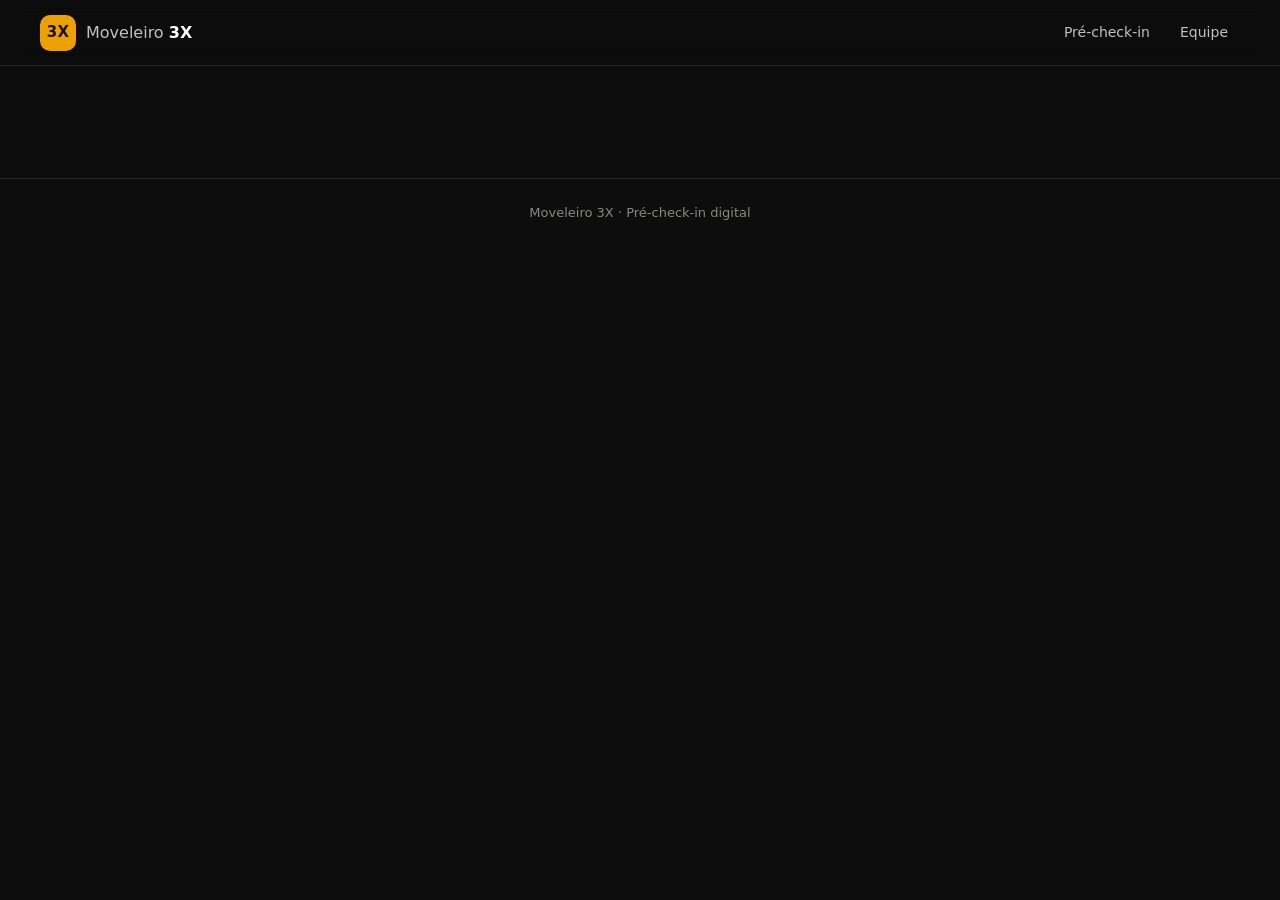
==== index.html @ 18a01227 "Add files via upload" ====
<!DOCTYPE html>
<html lang="pt-BR">
<head>
  <meta charset="UTF-8">
  <meta name="viewport" content="width=device-width, initial-scale=1.0, viewport-fit=cover">
  <meta name="theme-color" content="#0d0d0d">
  <meta name="description" content="Pré-check-in do evento Moveleiro 3X. Cadastre-se e receba seu QR Code de acesso.">
  <title>Moveleiro 3X · Pré-check-in</title>
  <link rel="manifest" href="manifest.webmanifest">
  <link rel="icon" href="data:image/svg+xml,%3Csvg xmlns='http://www.w3.org/2000/svg' viewBox='0 0 64 64'%3E%3Crect width='64' height='64' rx='14' fill='%230d0d0d'/%3E%3Ctext x='32' y='42' font-family='system-ui,sans-serif' font-size='26' font-weight='700' fill='%23eda100' text-anchor='middle'%3E3X%3C/text%3E%3C/svg%3E">
  <link rel="stylesheet" href="styles.css">
</head>
<body>

  <header class="topbar">
    <a href="#/" class="brand" aria-label="Moveleiro 3X — início">
      <span class="brand-mark">3X</span>
      <span class="brand-name">Moveleiro <strong>3X</strong></span>
    </a>
    <nav class="topnav">
      <a href="#/cadastro" class="topnav-link">Pré-check-in</a>
      <a href="#/equipe" class="topnav-link">Equipe</a>
    </nav>
  </header>

  <main id="app">

    <!-- ============ HOME ============ -->
    <section id="view-home" class="view" hidden>
      <div class="hero">
        <p class="hero-kicker">Evento do setor moveleiro</p>
        <h1 class="hero-title">Moveleiro <span class="accent">3X</span></h1>
        <p class="hero-sub" id="home-event-info">Data e local em breve</p>
        <p class="hero-desc">
          Garanta sua entrada rápida no evento: faça o pré-check-in agora,
          receba seu QR Code e apresente na portaria. Sem fila, sem papel.
        </p>
        <div class="hero-actions">
          <a href="#/cadastro" class="btn btn-primary btn-lg">Fazer pré-check-in</a>
          <a href="#/meus-ingressos" class="btn btn-ghost btn-lg" id="btn-my-tickets" hidden>Meus ingressos</a>
        </div>
      </div>

      <div class="features">
        <div class="feature">
          <div class="feature-icon" aria-hidden="true">⚡</div>
          <h3>Entrada expressa</h3>
          <p>Seu QR Code é lido na portaria em segundos. Nada de preencher ficha na hora.</p>
        </div>
        <div class="feature">
          <div class="feature-icon" aria-hidden="true">📱</div>
          <h3>Ingresso no celular</h3>
          <p>O ingresso fica salvo neste aparelho e pode ser baixado como imagem.</p>
        </div>
        <div class="feature">
          <div class="feature-icon" aria-hidden="true">👥</div>
          <h3>Cadastre sua equipe</h3>
          <p>Você pode fazer o pré-check-in de colegas e gerar um QR Code para cada um.</p>
        </div>
      </div>
    </section>

    <!-- ============ CADASTRO ============ -->
    <section id="view-cadastro" class="view" hidden>
      <div class="panel panel-narrow">
        <h2 class="panel-title">Pré-check-in</h2>
        <p class="panel-sub">Preencha seus dados para gerar o QR Code de acesso ao Moveleiro 3X.</p>

        <form id="form-cadastro" novalidate>
          <div class="field">
            <label for="f-nome">Nome completo <span class="req">*</span></label>
            <input id="f-nome" name="nome" type="text" autocomplete="name" required maxlength="80" placeholder="Ex.: Ana Laura Souza">
            <p class="field-error" data-error-for="f-nome" hidden>Informe seu nome completo.</p>
          </div>

          <div class="field">
            <label for="f-email">E-mail <span class="req">*</span></label>
            <input id="f-email" name="email" type="email" autocomplete="email" required maxlength="120" placeholder="voce@empresa.com.br">
            <p class="field-error" data-error-for="f-email" hidden>Informe um e-mail válido.</p>
          </div>

          <div class="field">
            <label for="f-tel">Telefone / WhatsApp <span class="req">*</span></label>
            <input id="f-tel" name="tel" type="tel" autocomplete="tel" inputmode="tel" required maxlength="16" placeholder="(00) 00000-0000">
            <p class="field-error" data-error-for="f-tel" hidden>Informe um telefone com DDD.</p>
          </div>

          <div class="field-row">
            <div class="field">
              <label for="f-empresa">Empresa</label>
              <input id="f-empresa" name="empresa" type="text" autocomplete="organization" maxlength="80" placeholder="Nome da empresa">
            </div>
            <div class="field">
              <label for="f-cargo">Cargo / função</label>
              <input id="f-cargo" name="cargo" type="text" autocomplete="organization-title" maxlength="60" placeholder="Ex.: Comprador(a)">
            </div>
          </div>

          <div class="field-row">
            <div class="field">
              <label for="f-cidade">Cidade / UF</label>
              <input id="f-cidade" name="cidade" type="text" maxlength="60" placeholder="Ex.: Arapongas / PR">
            </div>
            <div class="field">
              <label for="f-fonte">Como soube do evento?</label>
              <select id="f-fonte" name="fonte">
                <option value="">Selecione…</option>
                <option>Instagram</option>
                <option>WhatsApp</option>
                <option>Indicação de amigo</option>
                <option>Convite da organização</option>
                <option>Rádio / TV</option>
                <option>Outro</option>
              </select>
            </div>
          </div>

          <label class="check">
            <input id="f-lgpd" type="checkbox" required>
            <span>Autorizo o uso dos meus dados para credenciamento e comunicação sobre o
            Moveleiro 3X, conforme a LGPD. <span class="req">*</span></span>
          </label>
          <p class="field-error" data-error-for="f-lgpd" hidden>É preciso autorizar o uso dos dados para gerar o ingresso.</p>

          <button type="submit" class="btn btn-primary btn-lg btn-block">Gerar meu QR Code</button>
        </form>
      </div>
    </section>

    <!-- ============ INGRESSO ============ -->
    <section id="view-ingresso" class="view" hidden>
      <div class="panel panel-narrow">
        <div class="success-head" id="ingresso-success" hidden>
          <div class="success-check" aria-hidden="true">✓</div>
          <h2>Pré-check-in confirmado!</h2>
        </div>

        <div class="ticket" id="ticket-card">
          <div class="ticket-head">
            <span class="ticket-brand">MOVELEIRO 3X</span>
            <span class="ticket-tag">PRÉ-CHECK-IN</span>
          </div>
          <p class="ticket-event" id="ticket-event"></p>
          <div class="ticket-qr" id="ticket-qr" aria-label="QR Code do ingresso"></div>
          <p class="ticket-id" id="ticket-id">—</p>
          <div class="ticket-body">
            <p class="ticket-name" id="ticket-name">—</p>
            <p class="ticket-meta" id="ticket-meta">—</p>
          </div>
          <p class="ticket-note">Apresente este QR Code na entrada do evento.</p>
        </div>

        <div class="ticket-actions">
          <button class="btn btn-primary" id="btn-download-ticket">Baixar ingresso (PNG)</button>
          <button class="btn btn-ghost" id="btn-share-ticket">Compartilhar</button>
        </div>
        <div class="ticket-actions">
          <a class="btn btn-ghost" href="#/cadastro">Cadastrar outra pessoa</a>
          <a class="btn btn-ghost" href="#/meus-ingressos">Meus ingressos</a>
        </div>
      </div>
    </section>

    <!-- ============ MEUS INGRESSOS ============ -->
    <section id="view-meus-ingressos" class="view" hidden>
      <div class="panel panel-narrow">
        <h2 class="panel-title">Meus ingressos</h2>
        <p class="panel-sub">Ingressos gerados neste aparelho.</p>
        <div id="my-tickets-list" class="rows"></div>
        <a href="#/cadastro" class="btn btn-primary btn-block" style="margin-top:16px">Novo pré-check-in</a>
      </div>
    </section>

    <!-- ============ EQUIPE: PIN ============ -->
    <section id="view-pin" class="view" hidden>
      <div class="panel panel-narrow panel-center">
        <h2 class="panel-title">Área da equipe</h2>
        <p class="panel-sub">Digite o código de acesso da organização.</p>
        <form id="form-pin">
          <input id="f-pin" type="password" inputmode="text" autocomplete="off" class="pin-input" placeholder="Código de acesso">
          <p class="field-error" id="pin-error" hidden>Código incorreto.</p>
          <button type="submit" class="btn btn-primary btn-block">Entrar</button>
        </form>
      </div>
    </section>

    <!-- ============ EQUIPE: PAINEL ============ -->
    <section id="view-equipe" class="view" hidden>
      <div class="staff-head">
        <h2 class="panel-title">Portaria · Moveleiro 3X</h2>
        <div class="tabs" role="tablist">
          <button class="tab is-active" data-tab="scanner" role="tab">Leitor QR</button>
          <button class="tab" data-tab="lista" role="tab">Check-ins</button>
          <button class="tab" data-tab="stats" role="tab">Painel</button>
        </div>
      </div>

      <!-- Scanner -->
      <div class="tabpane" id="pane-scanner">
        <div class="scanner-wrap">
          <div id="qr-reader"></div>
          <div class="scanner-controls">
            <button class="btn btn-primary" id="btn-start-scan">Ligar câmera</button>
            <button class="btn btn-ghost" id="btn-stop-scan" hidden>Desligar câmera</button>
            <label class="btn btn-ghost btn-file">
              Ler QR de uma foto
              <input type="file" id="file-scan" accept="image/*" hidden>
            </label>
          </div>
          <p class="scanner-hint">Aponte a câmera para o QR Code do participante.</p>
        </div>

        <div class="scan-result" id="scan-result" hidden>
          <div class="scan-result-status" id="scan-result-status"></div>
          <div class="scan-result-body" id="scan-result-body"></div>
          <div class="scan-result-actions" id="scan-result-actions"></div>
        </div>
      </div>

      <!-- Lista -->
      <div class="tabpane" id="pane-lista" hidden>
        <div class="list-tools">
          <input type="search" id="list-search" placeholder="Buscar por nome, empresa ou código…" class="search-input">
          <button class="btn btn-ghost" id="btn-manual-add">＋ Check-in manual</button>
          <button class="btn btn-ghost" id="btn-export-csv">Exportar CSV</button>
        </div>

        <form id="form-manual" class="manual-form" hidden>
          <h3>Check-in manual (portaria)</h3>
          <div class="field-row">
            <div class="field">
              <label for="m-nome">Nome completo <span class="req">*</span></label>
              <input id="m-nome" type="text" required maxlength="80">
            </div>
            <div class="field">
              <label for="m-empresa">Empresa</label>
              <input id="m-empresa" type="text" maxlength="80">
            </div>
          </div>
          <div class="field-row">
            <div class="field">
              <label for="m-tel">Telefone</label>
              <input id="m-tel" type="tel" inputmode="tel" maxlength="16">
            </div>
            <div class="field">
              <label for="m-email">E-mail</label>
              <input id="m-email" type="email" maxlength="120">
            </div>
          </div>
          <div class="ticket-actions">
            <button type="submit" class="btn btn-primary">Confirmar check-in</button>
            <button type="button" class="btn btn-ghost" id="btn-manual-cancel">Cancelar</button>
          </div>
        </form>

        <div id="checkin-list" class="rows"></div>
        <p class="empty-note" id="list-empty" hidden>Nenhum check-in registrado neste aparelho ainda.</p>
      </div>

      <!-- Stats -->
      <div class="tabpane" id="pane-stats" hidden>
        <div class="tiles" id="stat-tiles"></div>

        <div class="viz-card">
          <h3 class="viz-title">Meta de público</h3>
          <div class="meter-labels">
            <span id="meter-value" class="meter-value">0 / 0</span>
            <span id="meter-pct" class="meter-pct">0%</span>
          </div>
          <div class="meter" role="img" aria-label="Progresso da meta de check-ins">
            <div class="meter-fill" id="meter-fill" style="width:0%"></div>
          </div>
        </div>

        <div class="viz-card">
          <h3 class="viz-title">Check-ins por hora</h3>
          <div class="hourly" id="hourly-chart"></div>
          <p class="empty-note" id="hourly-empty" hidden>Os check-ins de hoje aparecerão aqui por horário.</p>
        </div>
      </div>
    </section>

  </main>

  <footer class="footer">
    <p>Moveleiro 3X · Pré-check-in digital</p>
  </footer>

  <div id="toast" class="toast" hidden></div>
  <div id="chart-tooltip" class="chart-tooltip" hidden></div>

  <script src="assets/qrcode.js"></script>
  <script src="assets/html5-qrcode.min.js"></script>
  <script src="app.js"></script>
</body>
</html>
---- styles.css ----
/* ================= Tokens ================= */
:root {
  --bg: #0d0d0d;            /* page plane */
  --surface: #1a1a19;       /* cards / chart surface */
  --surface-2: #232320;
  --ink: #ffffff;
  --ink-2: #c3c2b7;
  --muted: #898781;
  --grid: #2c2c2a;
  --border: rgba(255, 255, 255, 0.10);

  --accent: #eda100;        /* brand amber (UI) */
  --accent-strong: #c98500; /* amber validated >=3:1 on dark surface (data marks) */
  --accent-track: #453200;  /* darker step of the amber ramp (meter track) */
  --accent-ink: #1a1300;    /* text on amber */

  --good: #0ca30c;
  --warn: #fab219;
  --crit: #d03b3b;

  --radius: 14px;
  --font: system-ui, -apple-system, "Segoe UI", sans-serif;
}

* { box-sizing: border-box; }

[hidden] { display: none !important; }

html, body {
  margin: 0;
  padding: 0;
  background: var(--bg);
  color: var(--ink);
  font-family: var(--font);
  line-height: 1.5;
}

a { color: inherit; }

/* ================= Topbar ================= */
.topbar {
  display: flex;
  align-items: center;
  justify-content: space-between;
  padding: 14px clamp(16px, 4vw, 40px);
  border-bottom: 1px solid var(--border);
  position: sticky;
  top: 0;
  background: rgba(13, 13, 13, 0.92);
  backdrop-filter: blur(8px);
  z-index: 10;
}

.brand {
  display: flex;
  align-items: center;
  gap: 10px;
  text-decoration: none;
}

.brand-mark {
  display: grid;
  place-items: center;
  width: 36px;
  height: 36px;
  border-radius: 10px;
  background: var(--accent);
  color: var(--accent-ink);
  font-weight: 800;
  font-size: 15px;
  letter-spacing: 0.02em;
}

.brand-name {
  font-size: 16px;
  color: var(--ink-2);
}
.brand-name strong { color: var(--ink); }

.topnav { display: flex; gap: 6px; }

.topnav-link {
  text-decoration: none;
  color: var(--ink-2);
  font-size: 14px;
  padding: 8px 12px;
  border-radius: 8px;
}
.topnav-link:hover { background: var(--surface-2); color: var(--ink); }

/* ================= Layout ================= */
#app {
  max-width: 960px;
  margin: 0 auto;
  padding: clamp(20px, 5vw, 48px) clamp(16px, 4vw, 40px) 64px;
}

.view[hidden] { display: none; }

.footer {
  text-align: center;
  color: var(--muted);
  font-size: 13px;
  padding: 24px 16px 40px;
  border-top: 1px solid var(--border);
}
.footer p { margin: 0; }

/* ================= Home ================= */
.hero { text-align: center; padding: clamp(16px, 5vw, 48px) 0 8px; }

.hero-kicker {
  color: var(--accent);
  font-size: 13px;
  font-weight: 600;
  text-transform: uppercase;
  letter-spacing: 0.14em;
  margin: 0 0 8px;
}

.hero-title {
  font-size: clamp(40px, 9vw, 72px);
  font-weight: 800;
  margin: 0;
  letter-spacing: -0.02em;
}
.hero-title .accent { color: var(--accent); }

.hero-sub { color: var(--ink-2); font-size: 16px; margin: 10px 0 0; }

.hero-desc {
  color: var(--ink-2);
  max-width: 520px;
  margin: 18px auto 0;
  font-size: 16px;
}

.hero-actions {
  display: flex;
  gap: 12px;
  justify-content: center;
  flex-wrap: wrap;
  margin-top: 28px;
}

.features {
  display: grid;
  grid-template-columns: repeat(auto-fit, minmax(240px, 1fr));
  gap: 14px;
  margin-top: 48px;
}

.feature {
  background: var(--surface);
  border: 1px solid var(--border);
  border-radius: var(--radius);
  padding: 20px;
}
.feature-icon { font-size: 24px; }
.feature h3 { margin: 10px 0 6px; font-size: 16px; }
.feature p { margin: 0; color: var(--ink-2); font-size: 14px; }

/* ================= Panels & forms ================= */
.panel {
  background: var(--surface);
  border: 1px solid var(--border);
  border-radius: var(--radius);
  padding: clamp(20px, 4vw, 32px);
}
.panel-narrow { max-width: 560px; margin: 0 auto; }
.panel-center { text-align: center; }

.panel-title { margin: 0 0 4px; font-size: 24px; }
.panel-sub { margin: 0 0 22px; color: var(--ink-2); font-size: 14px; }

.field { margin-bottom: 16px; flex: 1; min-width: 0; }
.field-row { display: flex; gap: 12px; flex-wrap: wrap; }

.field label {
  display: block;
  font-size: 13px;
  font-weight: 600;
  color: var(--ink-2);
  margin-bottom: 6px;
}

.req { color: var(--accent); }

input[type="text"], input[type="email"], input[type="tel"],
input[type="search"], input[type="password"], select {
  width: 100%;
  padding: 12px 14px;
  border-radius: 10px;
  border: 1px solid var(--border);
  background: var(--surface-2);
  color: var(--ink);
  font: inherit;
  font-size: 15px;
}
input:focus, select:focus {
  outline: 2px solid var(--accent);
  outline-offset: 1px;
  border-color: transparent;
}
input.invalid { border-color: var(--crit); }

.field-error { color: #e66767; font-size: 13px; margin: 6px 0 0; }

.check {
  display: flex;
  gap: 10px;
  align-items: flex-start;
  font-size: 13px;
  color: var(--ink-2);
  margin: 4px 0 20px;
  cursor: pointer;
}
.check input { margin-top: 3px; accent-color: var(--accent); }

/* ================= Buttons ================= */
.btn {
  display: inline-flex;
  align-items: center;
  justify-content: center;
  gap: 8px;
  padding: 11px 20px;
  border-radius: 10px;
  border: 1px solid transparent;
  font: inherit;
  font-size: 15px;
  font-weight: 600;
  cursor: pointer;
  text-decoration: none;
  transition: transform 0.06s ease, background 0.15s ease;
}
.btn:active { transform: scale(0.98); }

.btn-primary { background: var(--accent); color: var(--accent-ink); }
.btn-primary:hover { background: #ffb61c; }

.btn-ghost {
  background: transparent;
  color: var(--ink);
  border-color: var(--border);
}
.btn-ghost:hover { background: var(--surface-2); }

.btn-lg { padding: 14px 26px; font-size: 16px; }
.btn-block { width: 100%; }
.btn-file { position: relative; overflow: hidden; }

/* ================= Ticket ================= */
.success-head { text-align: center; margin-bottom: 18px; }
.success-check {
  width: 56px; height: 56px;
  margin: 0 auto 10px;
  border-radius: 50%;
  display: grid; place-items: center;
  background: rgba(12, 163, 12, 0.15);
  color: var(--good);
  font-size: 28px;
  font-weight: 800;
}
.success-head h2 { margin: 0; font-size: 22px; }

.ticket {
  background: #ffffff;
  color: #0b0b0b;
  border-radius: 16px;
  padding: 22px;
  text-align: center;
  max-width: 360px;
  margin: 0 auto;
}

.ticket-head {
  display: flex;
  justify-content: space-between;
  align-items: center;
  margin-bottom: 14px;
}
.ticket-brand { font-weight: 800; font-size: 14px; letter-spacing: 0.06em; }
.ticket-tag {
  font-size: 11px;
  font-weight: 700;
  color: #7a5200;
  background: #fdeec7;
  border-radius: 999px;
  padding: 4px 10px;
  letter-spacing: 0.04em;
}

.ticket-event { font-size: 13px; color: #52514e; margin: -6px 0 12px; text-align: center; }

.ticket-qr { display: grid; place-items: center; }
.ticket-qr svg { width: 220px; height: 220px; }

.ticket-id {
  font-size: 13px;
  font-weight: 700;
  letter-spacing: 0.12em;
  color: #52514e;
  margin: 10px 0 12px;
}

.ticket-body { border-top: 1px dashed #d8d6cd; padding-top: 12px; }
.ticket-name { font-size: 18px; font-weight: 700; margin: 0; }
.ticket-meta { font-size: 13px; color: #52514e; margin: 4px 0 0; }
.ticket-note { font-size: 12px; color: #898781; margin: 14px 0 0; }

.ticket-actions {
  display: flex;
  gap: 10px;
  justify-content: center;
  flex-wrap: wrap;
  margin-top: 16px;
}

/* ================= Rows / lists ================= */
.rows { display: flex; flex-direction: column; gap: 8px; }

.row {
  display: flex;
  align-items: center;
  justify-content: space-between;
  gap: 12px;
  background: var(--surface);
  border: 1px solid var(--border);
  border-radius: 12px;
  padding: 12px 16px;
}

.row-main { min-width: 0; }
.row-title { font-weight: 600; font-size: 15px; overflow: hidden; text-overflow: ellipsis; white-space: nowrap; }
.row-sub { color: var(--muted); font-size: 13px; overflow: hidden; text-overflow: ellipsis; white-space: nowrap; }
.row-side { text-align: right; flex-shrink: 0; }
.row-time { font-size: 13px; color: var(--ink-2); }

.badge {
  display: inline-block;
  font-size: 11px;
  font-weight: 700;
  padding: 3px 8px;
  border-radius: 999px;
  letter-spacing: 0.03em;
}
.badge-qr { background: rgba(237, 161, 0, 0.16); color: var(--accent); }
.badge-manual { background: rgba(57, 135, 229, 0.18); color: #6da7ec; }

.empty-note { color: var(--muted); font-size: 14px; text-align: center; padding: 24px 0; }

/* ================= Staff area ================= */
.pin-input {
  text-align: center;
  font-size: 18px;
  letter-spacing: 0.2em;
  margin-bottom: 8px;
}
#form-pin .btn { margin-top: 12px; }

.staff-head {
  display: flex;
  align-items: center;
  justify-content: space-between;
  gap: 16px;
  flex-wrap: wrap;
  margin-bottom: 20px;
}
.staff-head .panel-title { margin: 0; }

.tabs {
  display: flex;
  gap: 4px;
  background: var(--surface);
  border: 1px solid var(--border);
  border-radius: 12px;
  padding: 4px;
}
.tab {
  border: 0;
  background: transparent;
  color: var(--ink-2);
  font: inherit;
  font-size: 14px;
  font-weight: 600;
  padding: 8px 14px;
  border-radius: 9px;
  cursor: pointer;
}
.tab.is-active { background: var(--accent); color: var(--accent-ink); }

.tabpane[hidden] { display: none; }

/* Scanner */
.scanner-wrap {
  background: var(--surface);
  border: 1px solid var(--border);
  border-radius: var(--radius);
  padding: 20px;
  max-width: 520px;
  margin: 0 auto;
}
#qr-reader {
  border-radius: 12px;
  overflow: hidden;
  background: #000;
  min-height: 60px;
}
#qr-reader video { border-radius: 12px; }
.scanner-controls {
  display: flex;
  gap: 10px;
  justify-content: center;
  flex-wrap: wrap;
  margin-top: 14px;
}
.scanner-hint { text-align: center; color: var(--muted); font-size: 13px; margin: 12px 0 0; }

.scan-result {
  max-width: 520px;
  margin: 16px auto 0;
  border-radius: var(--radius);
  border: 1px solid var(--border);
  background: var(--surface);
  padding: 20px;
  text-align: center;
}
.scan-result-status {
  font-size: 17px;
  font-weight: 700;
  margin-bottom: 10px;
}
.scan-result.ok .scan-result-status { color: var(--good); }
.scan-result.dup .scan-result-status { color: var(--warn); }
.scan-result.bad .scan-result-status { color: var(--crit); }
.scan-result-body { color: var(--ink-2); font-size: 14px; }
.scan-result-body .who { color: var(--ink); font-size: 18px; font-weight: 700; }
.scan-result-actions { margin-top: 14px; display: flex; gap: 10px; justify-content: center; flex-wrap: wrap; }

/* List tools */
.list-tools {
  display: flex;
  gap: 10px;
  flex-wrap: wrap;
  margin-bottom: 14px;
}
.search-input { flex: 1; min-width: 200px; }

.manual-form {
  background: var(--surface);
  border: 1px solid var(--border);
  border-radius: var(--radius);
  padding: 20px;
  margin-bottom: 16px;
}
.manual-form h3 { margin: 0 0 14px; font-size: 16px; }

/* ================= Stats (dataviz) ================= */
.tiles {
  display: grid;
  grid-template-columns: repeat(auto-fit, minmax(160px, 1fr));
  gap: 12px;
  margin-bottom: 14px;
}

.tile {
  background: var(--surface);
  border: 1px solid var(--border);
  border-radius: var(--radius);
  padding: 16px 18px;
}
.tile-label { font-size: 13px; color: var(--ink-2); margin: 0; }
.tile-value {
  font-size: 32px;
  font-weight: 600;
  margin: 4px 0 0;
  /* proportional figures for big standalone numbers (not tabular-nums) */
}
.tile-hero .tile-value { font-size: 48px; }
.tile-delta { font-size: 13px; color: var(--good); margin: 2px 0 0; }

.viz-card {
  background: var(--surface);
  border: 1px solid var(--border);
  border-radius: var(--radius);
  padding: 18px 20px;
  margin-bottom: 14px;
}
.viz-title { margin: 0 0 12px; font-size: 15px; color: var(--ink-2); font-weight: 600; }

/* Meter: amber fill on a darker step of the same ramp (tone-on-tone) */
.meter-labels {
  display: flex;
  justify-content: space-between;
  align-items: baseline;
  margin-bottom: 8px;
}
.meter-value { font-size: 22px; font-weight: 600; }
.meter-pct { font-size: 14px; color: var(--ink-2); }
.meter {
  height: 10px;
  border-radius: 999px;
  background: var(--accent-track);
  overflow: hidden;
}
.meter-fill {
  height: 100%;
  border-radius: 999px;
  background: var(--accent-strong);
  transition: width 0.4s ease;
}

/* Hourly column chart (single series, amber) */
.hourly {
  display: flex;
  align-items: flex-end;
  gap: 10px;
  height: 160px;
  padding-top: 18px;
  border-bottom: 1px solid var(--grid); /* hairline baseline */
}
.hourly-col {
  flex: 1;
  display: flex;
  flex-direction: column;
  align-items: center;
  justify-content: flex-end;
  height: 100%;
  min-width: 0;
}
.hourly-bar {
  width: 100%;
  max-width: 24px;              /* bars never fill the slot */
  border-radius: 4px 4px 0 0;   /* rounded data-end, square baseline */
  background: var(--accent-strong);
  min-height: 2px;
}
.hourly-cap {
  font-size: 12px;
  color: var(--ink-2);          /* labels wear text tokens, never the mark color */
  margin-bottom: 4px;
}
.hourly-x {
  display: flex;
  gap: 10px;
  margin-top: 6px;
}
.hourly-x span {
  flex: 1;
  text-align: center;
  font-size: 11px;
  color: var(--muted);
  min-width: 0;
}

.chart-tooltip {
  position: fixed;
  z-index: 50;
  background: var(--surface-2);
  border: 1px solid var(--border);
  color: var(--ink);
  font-size: 13px;
  border-radius: 8px;
  padding: 6px 10px;
  pointer-events: none;
  white-space: nowrap;
}

/* ================= Toast ================= */
.toast {
  position: fixed;
  left: 50%;
  bottom: 28px;
  transform: translateX(-50%);
  background: var(--surface-2);
  color: var(--ink);
  border: 1px solid var(--border);
  border-radius: 12px;
  padding: 12px 20px;
  font-size: 14px;
  z-index: 100;
  box-shadow: 0 8px 24px rgba(0, 0, 0, 0.4);
}

/* ================= Responsive ================= */
@media (max-width: 560px) {
  .field-row { flex-direction: column; gap: 0; }
  .tiles { grid-template-columns: repeat(2, 1fr); }
  .staff-head { flex-direction: column; align-items: stretch; }
  .tabs { justify-content: center; }
  .hourly { gap: 6px; }
  .hourly-x { gap: 6px; }
}
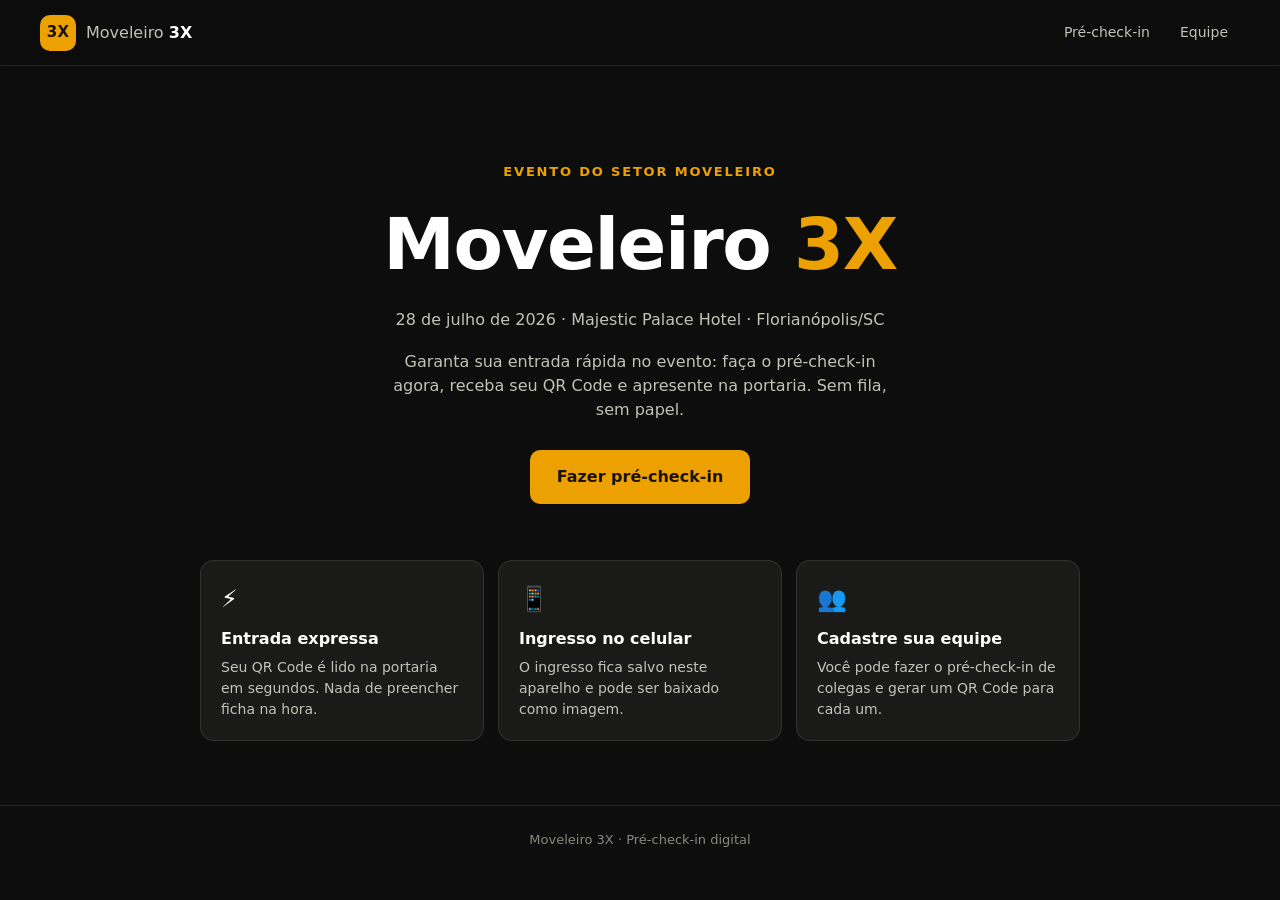
==== commit bee6d4ee: "Add files via upload" ====
--- a/index.html
+++ b/index.html
@@ -223,6 +223,7 @@
           <input type="search" id="list-search" placeholder="Buscar por nome, empresa ou código…" class="search-input">
           <button class="btn btn-ghost" id="btn-manual-add">＋ Check-in manual</button>
           <button class="btn btn-ghost" id="btn-export-csv">Exportar CSV</button>
+          <button class="btn btn-ghost btn-danger" id="btn-clear-all">Apagar registros</button>
         </div>
 
         <form id="form-manual" class="manual-form" hidden>
@@ -289,8 +290,8 @@
   <div id="toast" class="toast" hidden></div>
   <div id="chart-tooltip" class="chart-tooltip" hidden></div>
 
-  <script src="assets/qrcode.js"></script>
-  <script src="assets/html5-qrcode.min.js"></script>
+  <script src="qrcode.js"></script>
+  <script src="html5-qrcode.min.js"></script>
   <script src="app.js"></script>
 </body>
 </html>
--- a/styles.css
+++ b/styles.css
@@ -245,6 +245,23 @@
 }
 .btn-ghost:hover { background: var(--surface-2); }
 
+.btn-danger { color: #e66767; }
+.btn-danger:hover { background: rgba(208, 59, 59, 0.12); }
+
+.btn-x {
+  border: 1px solid var(--border);
+  background: transparent;
+  color: var(--muted);
+  width: 28px;
+  height: 28px;
+  border-radius: 50%;
+  font-size: 16px;
+  line-height: 1;
+  cursor: pointer;
+  margin-left: 8px;
+}
+.btn-x:hover { color: #e66767; border-color: rgba(208, 59, 59, 0.4); }
+
 .btn-lg { padding: 14px 26px; font-size: 16px; }
 .btn-block { width: 100%; }
 .btn-file { position: relative; overflow: hidden; }
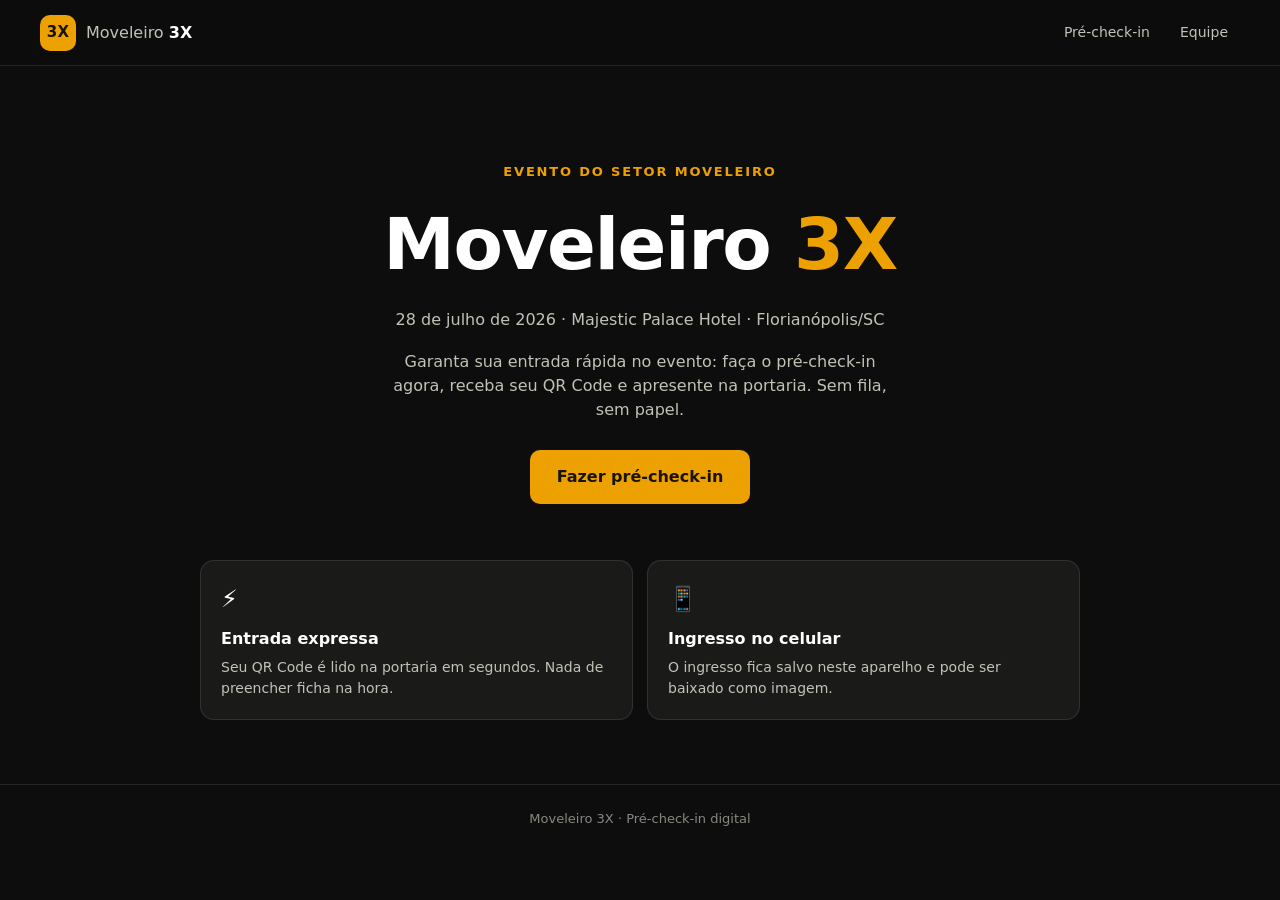
==== commit 127e8732: "Add files via upload" ====
--- a/index.html
+++ b/index.html
@@ -52,11 +52,6 @@
           <h3>Ingresso no celular</h3>
           <p>O ingresso fica salvo neste aparelho e pode ser baixado como imagem.</p>
         </div>
-        <div class="feature">
-          <div class="feature-icon" aria-hidden="true">👥</div>
-          <h3>Cadastre sua equipe</h3>
-          <p>Você pode fazer o pré-check-in de colegas e gerar um QR Code para cada um.</p>
-        </div>
       </div>
     </section>
 
